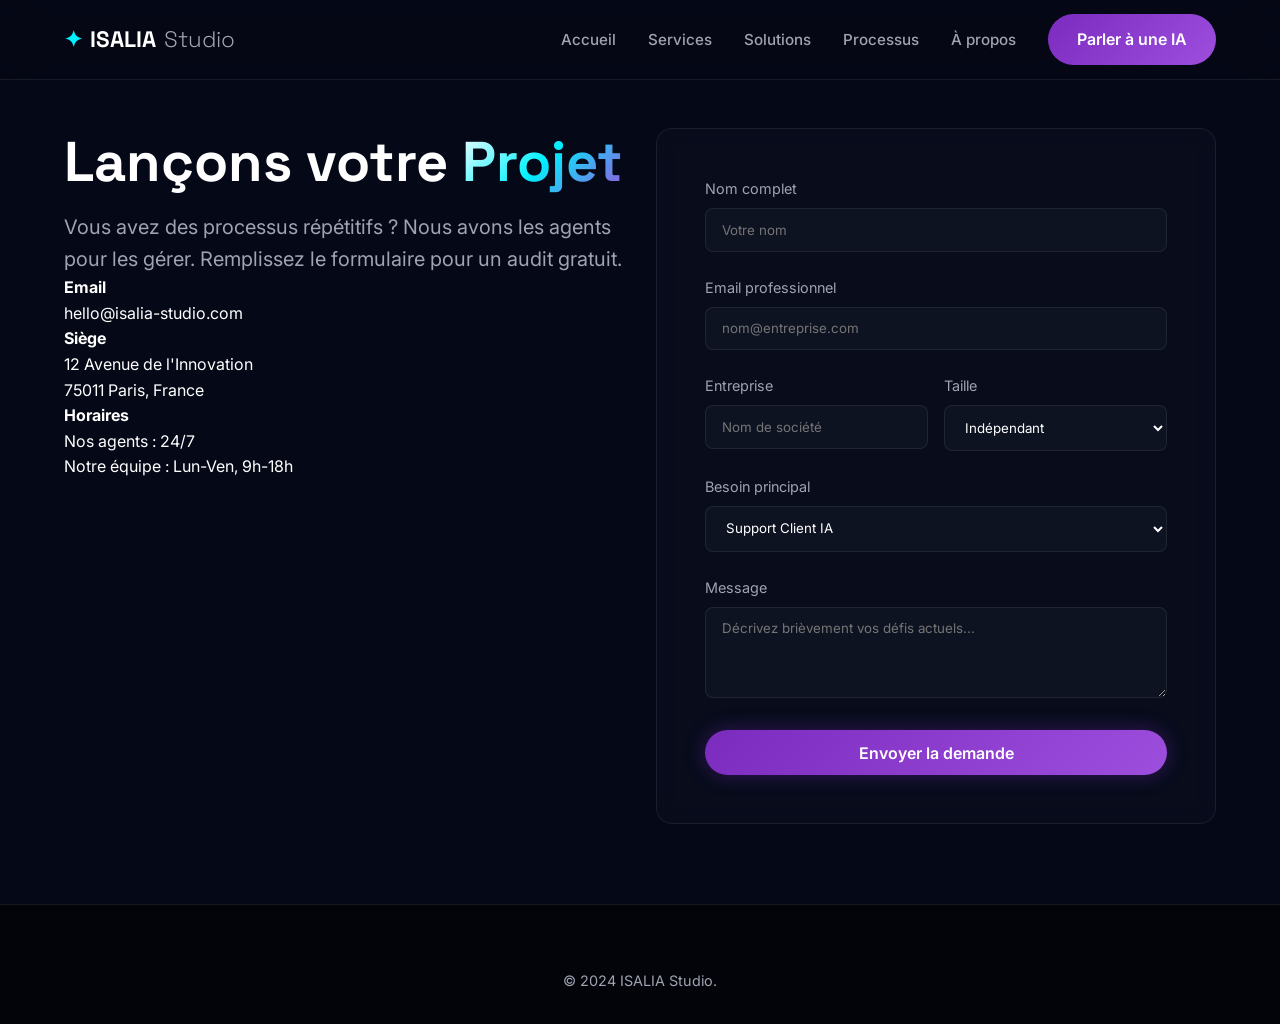
==== contact.html @ 793d3b45 "Add files via upload" ====
<!DOCTYPE html>
<html lang="fr">
<head>
    <meta charset="UTF-8">
    <meta name="viewport" content="width=device-width, initial-scale=1.0">
    <title>Contact | ISALIA Studio</title>
    <link href="https://fonts.googleapis.com/css2?family=Inter:wght@300;400;500;600&family=Space+Grotesk:wght@300;400;600;700&display=swap" rel="stylesheet">
    <link rel="stylesheet" href="style.css">
</head>
<body>

    <header class="header">
        <div class="container header__container">
            <a href="index.html" class="logo"><span class="logo__icon">✦</span> ISALIA <span class="logo__highlight">Studio</span></a>
            <input type="checkbox" id="nav-toggle" class="nav-toggle">
            <label for="nav-toggle" class="nav-burger"><span></span><span></span><span></span></label>
            <nav class="nav">
                <ul class="nav__list">
                    <li><a href="index.html" class="nav__link">Accueil</a></li>
                    <li><a href="services.html" class="nav__link">Services</a></li>
                    <li><a href="solutions.html" class="nav__link">Solutions</a></li>
                    <li><a href="process.html" class="nav__link">Processus</a></li>
                    <li><a href="about.html" class="nav__link">À propos</a></li>
                    <li><a href="contact.html" class="nav__btn btn btn--primary active">Parler à une IA</a></li>
                </ul>
            </nav>
        </div>
    </header>

    <main>
        <section class="section section--pt-lg">
            <div class="container">
                <div class="grid grid--2">
                    <!-- Contact Info -->
                    <div class="contact-info">
                        <h1 class="page-title text-left">Lançons votre <span class="text-gradient">Projet</span></h1>
                        <p class="page-subtitle text-left">Vous avez des processus répétitifs ? Nous avons les agents pour les gérer. Remplissez le formulaire pour un audit gratuit.</p>
                        
                        <div class="contact-methods">
                            <div class="method">
                                <strong>Email</strong>
                                <p>hello@isalia-studio.com</p>
                            </div>
                            <div class="method">
                                <strong>Siège</strong>
                                <p>12 Avenue de l'Innovation<br>75011 Paris, France</p>
                            </div>
                            <div class="method">
                                <strong>Horaires</strong>
                                <p>Nos agents : 24/7<br>Notre équipe : Lun-Ven, 9h-18h</p>
                            </div>
                        </div>
                    </div>

                    <!-- Form -->
                    <div class="contact-form-wrapper glass">
                        <form action="#" class="contact-form">
                            <div class="form-group">
                                <label for="name">Nom complet</label>
                                <input type="text" id="name" placeholder="Votre nom" required>
                            </div>
                            <div class="form-group">
                                <label for="email">Email professionnel</label>
                                <input type="email" id="email" placeholder="nom@entreprise.com" required>
                            </div>
                            <div class="form-row">
                                <div class="form-group">
                                    <label for="company">Entreprise</label>
                                    <input type="text" id="company" placeholder="Nom de société">
                                </div>
                                <div class="form-group">
                                    <label for="size">Taille</label>
                                    <select id="size">
                                        <option value="solo">Indépendant</option>
                                        <option value="pme">1-10 employés</option>
                                        <option value="scaleup">11-50 employés</option>
                                        <option value="corp">50+ employés</option>
                                    </select>
                                </div>
                            </div>
                            <div class="form-group">
                                <label for="service">Besoin principal</label>
                                <select id="service">
                                    <option value="support">Support Client IA</option>
                                    <option value="marketing">Automatisation Marketing</option>
                                    <option value="ops">Opérations Internes</option>
                                    <option value="audit">Audit Général</option>
                                </select>
                            </div>
                            <div class="form-group">
                                <label for="message">Message</label>
                                <textarea id="message" rows="4" placeholder="Décrivez brièvement vos défis actuels..."></textarea>
                            </div>
                            <button type="submit" class="btn btn--primary btn--full btn--glow">Envoyer la demande</button>
                        </form>
                    </div>
                </div>
            </div>
        </section>
    </main>

    <footer class="footer">
        <div class="container">
            <p class="text-center">&copy; 2024 ISALIA Studio.</p>
        </div>
    </footer>
</body>
</html>
---- style.css ----
/* -------------------------------------------------------------------------- */
/* VARIABLES                                  */
/* -------------------------------------------------------------------------- */
:root {
    /* Palette ISALIA (Deep Tech Nebula) */
    --clr-bg: #050816;
    --clr-bg-alt: #0B1020;
    --clr-bg-glass: rgba(11, 16, 32, 0.6);
    
    --clr-primary: #7B2CBF; /* Violet Profond */
    --clr-primary-glow: #9D4EDD; /* Violet Néon */
    --clr-secondary: #00F0FF; /* Cyan Tech */
    
    --clr-text-main: #FFFFFF;
    --clr-text-muted: #A0A3B1;
    
    --border-glass: rgba(255, 255, 255, 0.08);
    
    /* Typography */
    --font-heading: 'Space Grotesk', sans-serif;
    --font-body: 'Inter', sans-serif;
    
    /* Spacing & Layout */
    --container-width: 1200px;
    --header-height: 80px;
    --radius-md: 16px;
    --radius-lg: 24px;
    
    /* Animations */
    --transition-fast: 0.3s ease;
    --transition-bounce: 0.5s cubic-bezier(0.175, 0.885, 0.32, 1.275);
}

/* -------------------------------------------------------------------------- */
/* RESET                                    */
/* -------------------------------------------------------------------------- */
*, *::before, *::after {
    box-sizing: border-box;
    margin: 0;
    padding: 0;
}

body {
    font-family: var(--font-body);
    background-color: var(--clr-bg);
    color: var(--clr-text-main);
    line-height: 1.6;
    overflow-x: hidden;
}

a { text-decoration: none; color: inherit; transition: var(--transition-fast); }
ul { list-style: none; }
img { max-width: 100%; display: block; }
input, select, textarea, button { font-family: inherit; }

/* -------------------------------------------------------------------------- */
/* TYPOGRAPHY                                 */
/* -------------------------------------------------------------------------- */
h1, h2, h3, h4 {
    font-family: var(--font-heading);
    font-weight: 700;
    line-height: 1.2;
    margin-bottom: 1rem;
}

.text-gradient {
    background: linear-gradient(135deg, #fff 0%, var(--clr-secondary) 50%, var(--clr-primary-glow) 100%);
    -webkit-background-clip: text;
    background-clip: text;
    color: transparent;
}

.text-highlight { color: var(--clr-secondary); }
.text-muted { color: var(--clr-text-muted); }
.text-center { text-align: center; }
.text-left { text-align: left; }
.text-sm { font-size: 0.9rem; color: var(--clr-text-muted); }

/* -------------------------------------------------------------------------- */
/* LAYOUT                                   */
/* -------------------------------------------------------------------------- */
.container {
    width: 90%;
    max-width: var(--container-width);
    margin: 0 auto;
}

.grid {
    display: grid;
    gap: 2rem;
}
.grid--2 { grid-template-columns: repeat(2, 1fr); }
.grid--3 { grid-template-columns: repeat(3, 1fr); }
.grid--4 { grid-template-columns: repeat(4, 1fr); }

.section { padding: 5rem 0; position: relative; }
.section--pt-lg { padding-top: 8rem; }
.section--dark { background-color: var(--clr-bg-alt); }
.section-header { text-align: center; margin-bottom: 4rem; max-width: 700px; margin-left: auto; margin-right: auto; }
.section-title { font-size: 2.5rem; margin-bottom: 1rem; }
.section-desc { color: var(--clr-text-muted); font-size: 1.1rem; }

.page-header {
    padding: 8rem 0 4rem;
    text-align: center;
    background: radial-gradient(circle at top center, rgba(123, 44, 191, 0.15) 0%, transparent 70%);
}
.page-title { font-size: 3.5rem; margin-bottom: 1rem; }
.page-subtitle { font-size: 1.25rem; color: var(--clr-text-muted); max-width: 600px; margin: 0 auto; }

/* -------------------------------------------------------------------------- */
/* COMPONENTS                                 */
/* -------------------------------------------------------------------------- */

/* Buttons */
.btn {
    display: inline-block;
    padding: 0.8rem 1.8rem;
    border-radius: 50px;
    font-weight: 600;
    cursor: pointer;
    border: none;
    font-size: 1rem;
    text-align: center;
}
.btn--primary {
    background: linear-gradient(135deg, var(--clr-primary) 0%, var(--clr-primary-glow) 100%);
    color: white;
}
.btn--secondary {
    background: transparent;
    border: 1px solid var(--border-glass);
    color: white;
}
.btn--secondary:hover { border-color: var(--clr-primary); background: rgba(255,255,255,0.05); }
.btn--glow { box-shadow: 0 0 20px rgba(123, 44, 191, 0.4); }
.btn--glow:hover { box-shadow: 0 0 30px rgba(123, 44, 191, 0.6); transform: translateY(-2px); }
.btn--full { width: 100%; }

/* Glass Cards */
.glass {
    background: var(--clr-bg-glass);
    backdrop-filter: blur(12px);
    -webkit-backdrop-filter: blur(12px);
    border: 1px solid var(--border-glass);
    border-radius: var(--radius-md);
    padding: 2rem;
    transition: var(--transition-fast);
}
.card:hover, .glass:hover {
    border-color: rgba(123, 44, 191, 0.5);
    transform: translateY(-5px);
    box-shadow: 0 10px 30px -10px rgba(0,0,0,0.5);
}
.card__icon { font-size: 2.5rem; margin-bottom: 1rem; }
.card__list { margin-top: 1.5rem; list-style: none; }
.card__list li {
    margin-bottom: 0.5rem;
    padding-left: 1.5rem;
    position: relative;
    color: var(--clr-text-muted);
    font-size: 0.95rem;
}
.card__list li::before {
    content: "›";
    position: absolute;
    left: 0;
    color: var(--clr-secondary);
    font-weight: bold;
}

/* Badge */
.badge-pill {
    display: inline-block;
    padding: 0.4rem 1rem;
    background: rgba(123, 44, 191, 0.2);
    border: 1px solid rgba(123, 44, 191, 0.4);
    border-radius: 50px;
    font-size: 0.8rem;
    color: var(--clr-secondary);
    margin-bottom: 1.5rem;
    text-transform: uppercase;
    letter-spacing: 1px;
}

/* -------------------------------------------------------------------------- */
/* HEADER                                   */
/* -------------------------------------------------------------------------- */
.header {
    position: fixed;
    top: 0;
    width: 100%;
    height: var(--header-height);
    z-index: 1000;
    background: rgba(5, 8, 22, 0.8);
    backdrop-filter: blur(15px);
    border-bottom: 1px solid var(--border-glass);
}
.header__container {
    height: 100%;
    display: flex;
    justify-content: space-between;
    align-items: center;
}
.logo {
    font-family: var(--font-heading);
    font-weight: 700;
    font-size: 1.4rem;
    display: flex;
    align-items: center;
    gap: 0.5rem;
}
.logo__icon { color: var(--clr-secondary); animation: spinSlow 10s linear infinite; }
.logo__highlight { color: var(--clr-text-muted); font-weight: 300; }

.nav__list { display: flex; align-items: center; gap: 2rem; }
.nav__link { font-size: 0.95rem; font-weight: 500; color: var(--clr-text-muted); position: relative; }
.nav__link:hover, .nav__link.active { color: white; }
.nav__link::after {
    content: '';
    position: absolute;
    bottom: -5px;
    left: 0;
    width: 0%;
    height: 2px;
    background: var(--clr-primary);
    transition: width 0.3s ease;
}
.nav__link:hover::after, .nav__link.active::after { width: 100%; }

/* Mobile Menu Hacks */
.nav-toggle { display: none; }
.nav-burger { display: none; cursor: pointer; }

/* -------------------------------------------------------------------------- */
/* HERO                                    */
/* -------------------------------------------------------------------------- */
.hero {
    min-height: 100vh;
    display: flex;
    align-items: center;
    position: relative;
    padding-top: var(--header-height);
    overflow: hidden;
}
.hero__bg-glow {
    position: absolute;
    top: 50%;
    left: 50%;
    transform: translate(-50%, -50%);
    width: 60vw;
    height: 60vw;
    background: radial-gradient(circle, rgba(123,44,191,0.2) 0%, rgba(5,8,22,0) 70%);
    z-index: -1;
    pointer-events: none;
}
.hero__content { max-width: 800px; text-align: center; z-index: 2; position: relative; }
.hero__title {
    font-size: 3.5rem; /* Desktop */
    margin-bottom: 1.5rem;
    letter-spacing: -0.02em;
}
.hero__subtitle {
    font-size: 1.25rem;
    color: var(--clr-text-muted);
    margin-bottom: 2.5rem;
    max-width: 600px;
    margin-left: auto;
    margin-right: auto;
}
.hero__actions { display: flex; gap: 1rem; justify-content: center; }

/* Decorative Orbits */
.orbit {
    position: absolute;
    border: 1px solid rgba(255,255,255,0.05);
    border-radius: 50%;
    top: 50%; left: 50%;
    transform: translate(-50%, -50%);
    z-index: 1;
}
.orbit--1 { width: 600px; height: 600px; }
.orbit--2 { width: 900px; height: 900px; border-style: dashed; }

.floating-card {
    position: absolute;
    top: 20%; right: 10%;
    display: flex;
    align-items: center;
    gap: 1rem;
    padding: 1rem 1.5rem;
    animation: float 6s ease-in-out infinite;
    z-index: 1;
}
.floating-card__icon { font-size: 2rem; background: rgba(255,255,255,0.1); padding: 0.5rem; border-radius: 8px; }
.floating-card__text { display: flex; flex-direction: column; font-size: 0.85rem; }
.floating-card__text span { color: var(--clr-secondary); font-size: 0.75rem; }

/* -------------------------------------------------------------------------- */
/* PAGE SPECIFIC                                */
/* -------------------------------------------------------------------------- */

/* Services Visuals */
.service-row { display: flex; align-items: center; gap: 4rem; margin-bottom: 2rem; }
.service-row.reverse { flex-direction: row-reverse; }
.service-content, .service-visual { flex: 1; }
.service-visual { height: 300px; display: flex; align-items: center; justify-content: center; position: relative; overflow: hidden; }
.visual-placeholder { font-family: var(--font-heading); color: var(--clr-primary-glow); border: 1px dashed var(--clr-primary); padding: 2rem; border-radius: 10px; }
.icon-box {
    width: 60px; height: 60px;
    background: linear-gradient(135deg, rgba(123,44,191,0.2), rgba(0,0,0,0));
    border-radius: 12px;
    display: flex; align-items: center; justify-content: center;
    font-size: 1.8rem;
    margin-bottom: 1.5rem;
    border: 1px solid rgba(123, 44, 191, 0.3);
}
.check-list { list-style: none; margin-top: 1.5rem; }
.check-list li { margin-bottom: 0.8rem; padding-left: 2rem; position: relative; }
.check-list li::before { content: "✓"; position: absolute; left: 0; color: var(--clr-secondary); }

/* Solutions Impact Box */
.impact-box { display: flex; gap: 2rem; margin-top: 2rem; padding-top: 2rem; border-top: 1px solid var(--border-glass); }
.impact-val { font-family: var(--font-heading); font-size: 2rem; font-weight: 700; color: var(--clr-secondary); display: block; }
.impact-lbl { font-size: 0.85rem; color: var(--clr-text-muted); }
.border-highlight { border-color: var(--clr-primary); }

/* Timeline */
.timeline { position: relative; max-width: 800px; margin: 0 auto; padding: 2rem 0; }
.timeline::before {
    content: ''; position: absolute; top: 0; bottom: 0; left: 50px;
    width: 2px; background: linear-gradient(to bottom, var(--clr-primary), transparent);
    z-index: 0;
}
.timeline-item { position: relative; margin-bottom: 3rem; padding-left: 100px; }
.timeline-marker {
    position: absolute; left: 25px; top: 0;
    width: 50px; height: 50px;
    background: var(--clr-bg);
    border: 2px solid var(--clr-primary);
    border-radius: 50%;
    display: flex; align-items: center; justify-content: center;
    font-weight: bold; z-index: 1;
    transform: translateX(-50%);
    box-shadow: 0 0 15px rgba(123,44,191,0.5);
}
.timeline-content h3 { color: var(--clr-secondary); margin-bottom: 0.5rem; }

/* Contact Form */
.contact-form-wrapper { padding: 3rem; }
.form-group { margin-bottom: 1.5rem; }
.form-row { display: flex; gap: 1rem; }
.form-row .form-group { flex: 1; }
label { display: block; margin-bottom: 0.5rem; font-size: 0.9rem; color: var(--clr-text-muted); }
input, select, textarea {
    width: 100%;
    padding: 0.8rem 1rem;
    background: rgba(255,255,255,0.03);
    border: 1px solid var(--border-glass);
    border-radius: 8px;
    color: white;
    transition: 0.3s;
}
input:focus, select:focus, textarea:focus {
    outline: none;
    border-color: var(--clr-primary);
    box-shadow: 0 0 10px rgba(123,44,191,0.2);
}

/* -------------------------------------------------------------------------- */
/* FOOTER                                     */
/* -------------------------------------------------------------------------- */
.footer {
    background: #02040a;
    padding: 4rem 0 2rem;
    border-top: 1px solid var(--border-glass);
    font-size: 0.9rem;
    color: var(--clr-text-muted);
}
.footer__grid { display: grid; grid-template-columns: 1.5fr 1fr 1fr 1fr; gap: 2rem; margin-bottom: 3rem; }
.footer__links li { margin-bottom: 0.5rem; }
.footer__links a:hover { color: var(--clr-secondary); }
.footer__bottom { text-align: center; padding-top: 2rem; border-top: 1px solid rgba(255,255,255,0.05); }

/* -------------------------------------------------------------------------- */
/* ANIMATIONS                                  */
/* -------------------------------------------------------------------------- */
@keyframes spinSlow { 0% { transform: rotate(0deg); } 100% { transform: rotate(360deg); } }
@keyframes float { 0% { transform: translateY(0px); } 50% { transform: translateY(-15px); } 100% { transform: translateY(0px); } }
@keyframes fadeUp { from { opacity: 0; transform: translateY(30px); } to { opacity: 1; transform: translateY(0); } }

.fade-in-up { opacity: 0; animation: fadeUp 0.8s ease-out forwards; }
.delay-1 { animation-delay: 0.2s; }

/* -------------------------------------------------------------------------- */
/* RESPONSIVE                                  */
/* -------------------------------------------------------------------------- */
@media (max-width: 992px) {
    .hero__title { font-size: 2.8rem; }
    .grid--3, .grid--4 { grid-template-columns: repeat(2, 1fr); }
    .timeline::before { left: 25px; }
    .timeline-item { padding-left: 70px; }
    .timeline-marker { left: 25px; width: 40px; height: 40px; font-size: 0.9rem; }
    .contact-info { margin-bottom: 2rem; }
}

@media (max-width: 768px) {
    .header__container { position: relative; }
    .nav-toggle { display: none; } /* Checkbox hidden */
    
    /* Burger Icon */
    .nav-burger {
        display: block;
        width: 30px; height: 20px;
        position: relative;
        z-index: 1002;
    }
    .nav-burger span {
        display: block; width: 100%; height: 2px;
        background: white; margin-bottom: 6px;
        transition: 0.3s;
    }
    
    /* Mobile Drawer */
    .nav {
        position: fixed;
        top: 0; right: 0;
        width: 80%; height: 100vh;
        background: var(--clr-bg-alt);
        padding-top: 100px;
        transform: translateX(100%);
        transition: transform 0.4s cubic-bezier(0.4, 0, 0.2, 1);
        z-index: 1001;
        box-shadow: -10px 0 30px rgba(0,0,0,0.5);
    }
    .nav__list { flex-direction: column; align-items: flex-start; padding-left: 2rem; }
    .nav__link { font-size: 1.2rem; }
    
    /* Open State via Checkbox Hack */
    #nav-toggle:checked ~ .nav { transform: translateX(0); }
    #nav-toggle:checked ~ .nav-burger span:nth-child(1) { transform: rotate(45deg) translate(5px, 6px); }
    #nav-toggle:checked ~ .nav-burger span:nth-child(2) { opacity: 0; }
    #nav-toggle:checked ~ .nav-burger span:nth-child(3) { transform: rotate(-45deg) translate(5px, -6px); }

    .hero { flex-direction: column; justify-content: center; text-align: center; padding-top: 120px; }
    .hero__title { font-size: 2.2rem; }
    .grid--2, .grid--3, .grid--4 { grid-template-columns: 1fr; }
    .service-row, .service-row.reverse { flex-direction: column; gap: 2rem; }
    .footer__grid { grid-template-columns: 1fr; text-align: center; }
    .form-row { flex-direction: column; }
    .floating-card { display: none; } /* Hide heavy visuals on mobile */
}
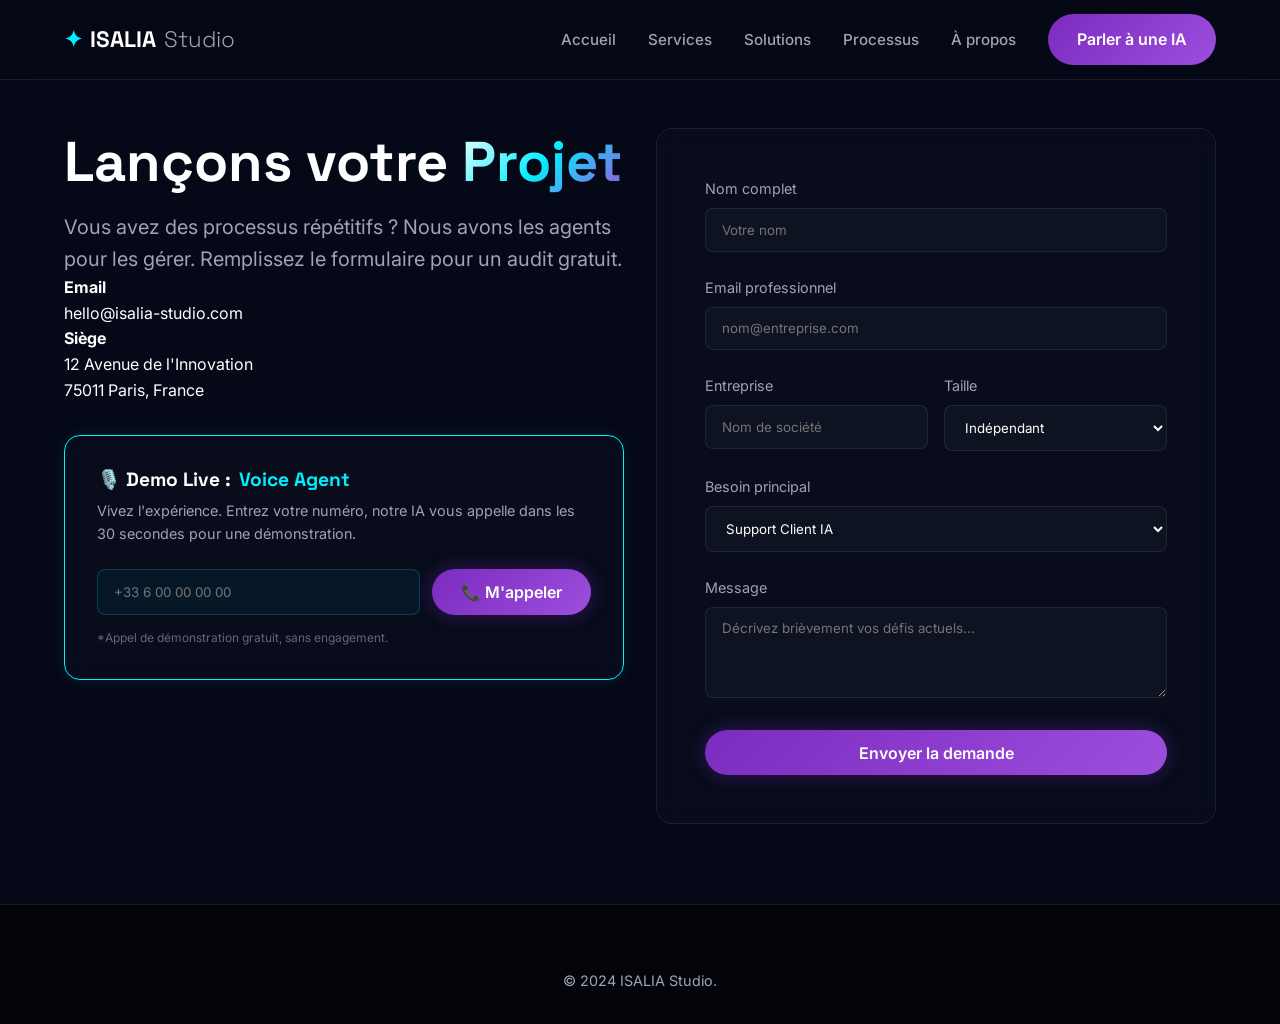
==== commit cfab30ac: "Update contact.html" ====
--- a/contact.html
+++ b/contact.html
@@ -45,11 +45,25 @@
                                 <strong>Siège</strong>
                                 <p>12 Avenue de l'Innovation<br>75011 Paris, France</p>
                             </div>
-                            <div class="method">
-                                <strong>Horaires</strong>
-                                <p>Nos agents : 24/7<br>Notre équipe : Lun-Ven, 9h-18h</p>
-                            </div>
                         </div>
+
+                        <!-- NEW: AI Voice Demo Section -->
+                        <div class="glass" style="margin-top: 2rem; border: 1px solid var(--clr-secondary); box-shadow: 0 0 15px rgba(0, 240, 255, 0.1);">
+                            <h3 style="display: flex; align-items: center; gap: 0.5rem; font-size: 1.2rem; margin-bottom: 0.5rem;">
+                                🎙️ Demo Live : <span class="text-highlight">Voice Agent</span>
+                            </h3>
+                            <p class="text-sm" style="margin-bottom: 1.5rem; color: var(--clr-text-muted);">
+                                Vivez l'expérience. Entrez votre numéro, notre IA vous appelle dans les 30 secondes pour une démonstration.
+                            </p>
+                            <form action="#" style="display: flex; gap: 0.8rem; flex-wrap: wrap;">
+                                <input type="tel" placeholder="+33 6 00 00 00 00" style="flex: 1; min-width: 150px; background: rgba(0, 240, 255, 0.05); border-color: rgba(0, 240, 255, 0.2);">
+                                <button type="button" class="btn btn--primary btn--glow" onclick="alert('Simulation : Connexion au serveur vocal...\n\n(Dans une version réelle, votre téléphone sonnerait maintenant avec l\'agent IA au bout du fil.)')">
+                                    📞 M'appeler
+                                </button>
+                            </form>
+                            <p class="text-sm" style="margin-top: 0.8rem; opacity: 0.6; font-size: 0.75rem;">*Appel de démonstration gratuit, sans engagement.</p>
+                        </div>
+
                     </div>
 
                     <!-- Form -->
@@ -105,4 +119,4 @@
         </div>
     </footer>
 </body>
-</html>+</html>
